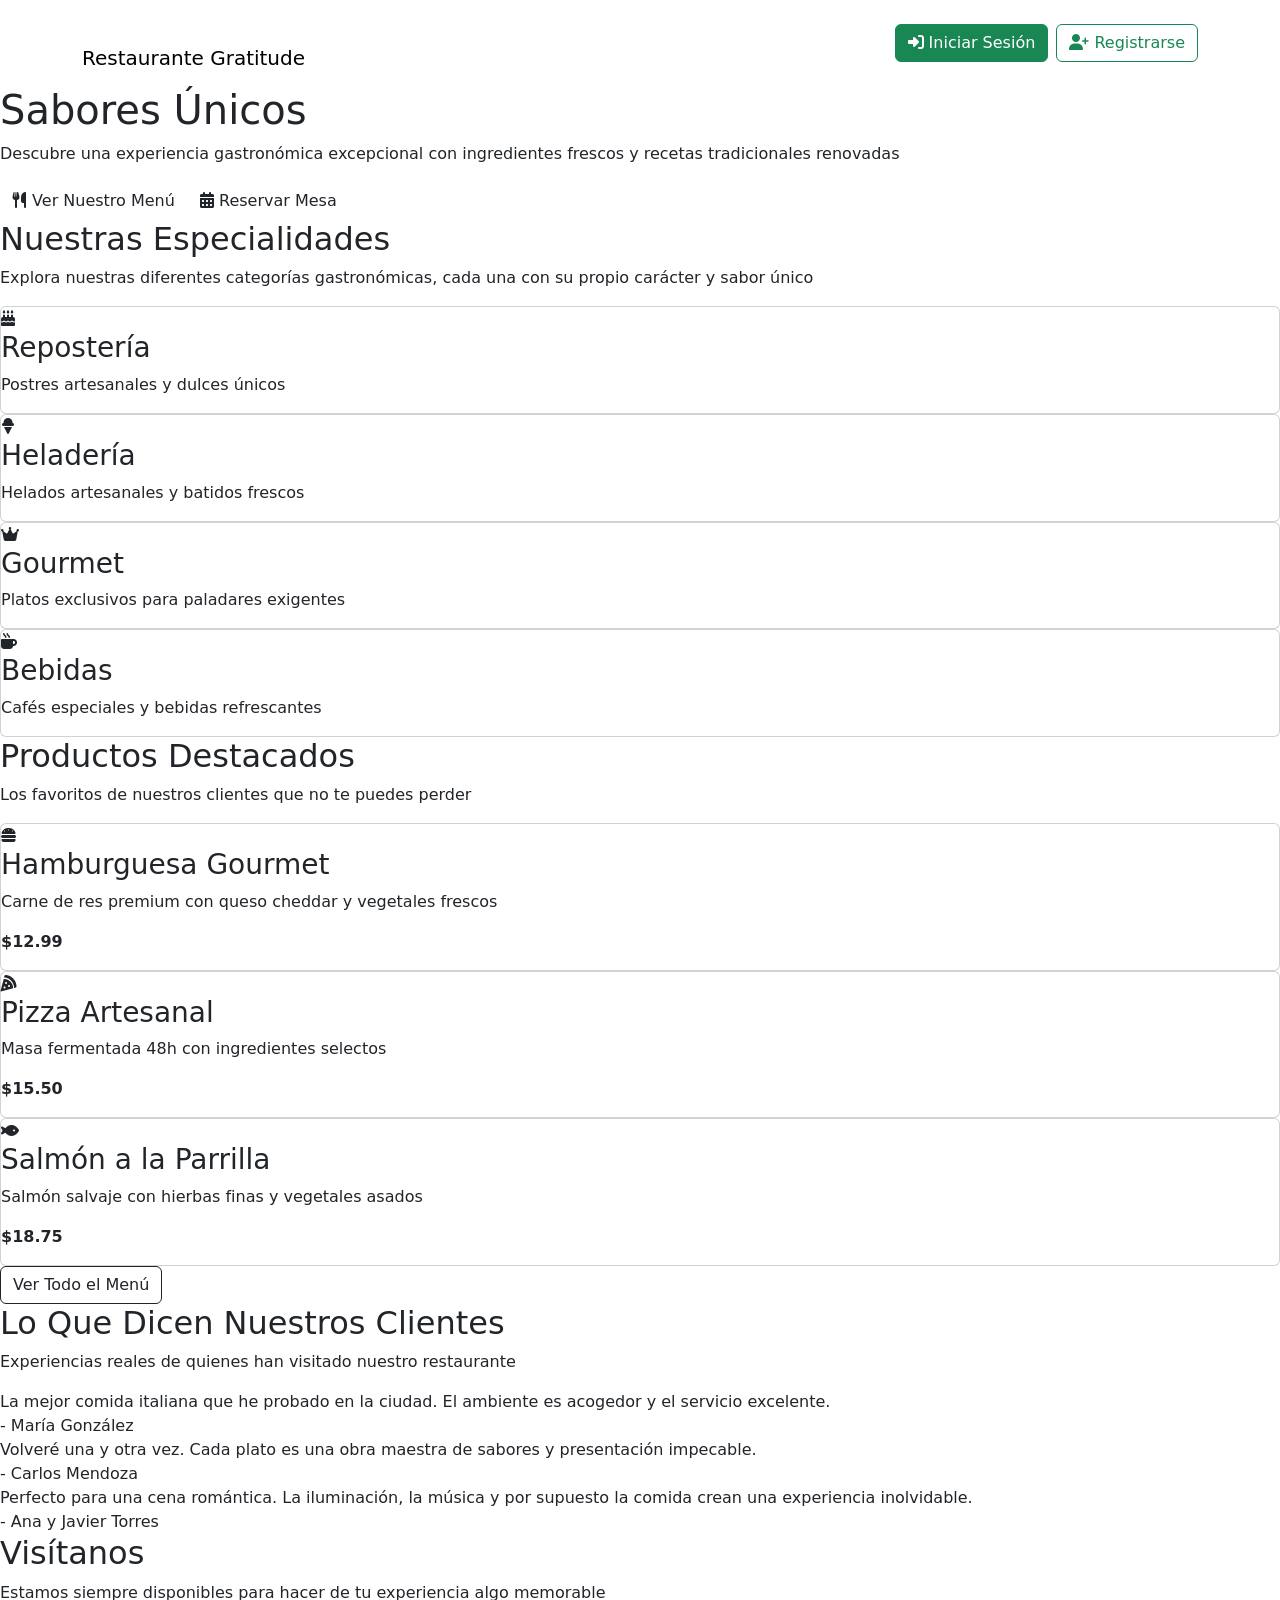
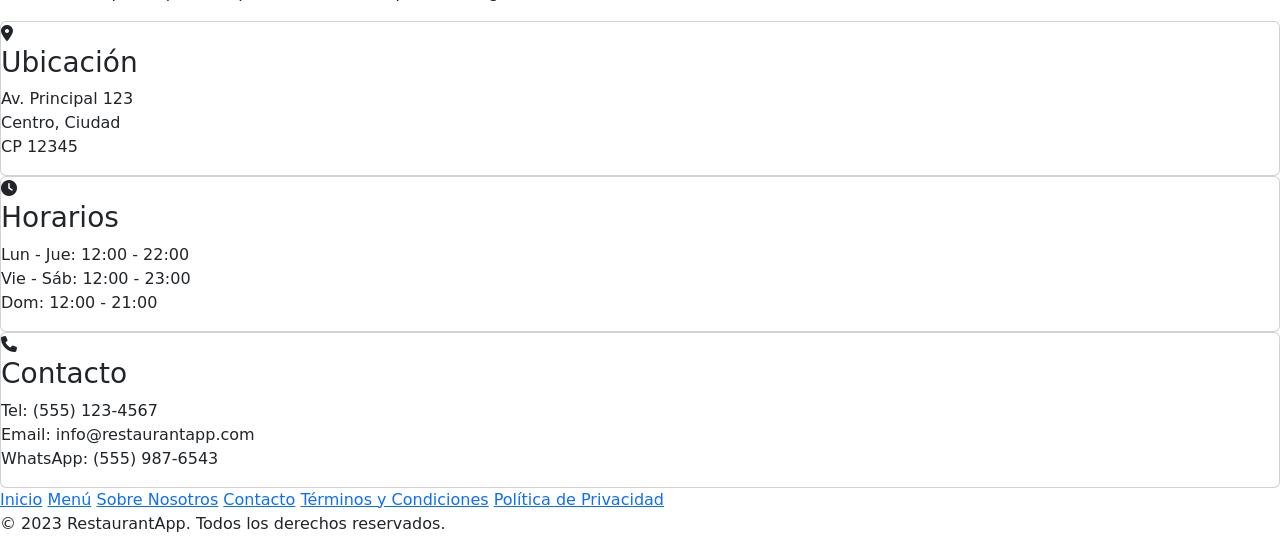
==== index.html @ 6316dddb "nuevo" ====
<!DOCTYPE html>
<html lang="es">

<head>
  <meta charset="UTF-8">
  <meta name="viewport" content="width=device-width, initial-scale=1.0">
  <title>Restaurante gratiude Home</title>
  <!-- Bootstrap -->
  <link href="https://cdn.jsdelivr.net/npm/bootstrap@5.3.0/dist/css/bootstrap.min.css" rel="stylesheet">
  <!-- Iconos FontAwesome -->
  <link href="https://cdnjs.cloudflare.com/ajax/libs/font-awesome/6.4.0/css/all.min.css" rel="stylesheet">
  <link rel="stylesheet" href="css/styles.css">

</head>

<body>

  <!-- ==== NAVBAR ==== -->
  <nav class="navbar navbar-expand-lg navbar-light">
    <div class="container">
      <!-- Logo -->
      <a class="navbar-brand" href="index.html">
        <div class="logo-icon"><img src="img/logoRestaurante.png" alt=""></div>
        Restaurante Gratitude 
      </a>

      <!-- Botón responsive -->
      <button class="navbar-toggler" type="button" data-bs-toggle="collapse" data-bs-target="#navbarNav">
        <span class="navbar-toggler-icon"></span>
      </button>

      <!-- Contenido colapsable -->
      <div class="collapse navbar-collapse" id="navbarNav">
        <ul class="navbar-nav ms-auto">
          <!-- Aquí podrías meter más links si quieres -->
        </ul>
        <!-- Botones login/registro -->
        <div class="d-flex flex-column flex-lg-row gap-2 ms-lg-3 mt-3 mt-lg-0">
          <a href="https://inicio-sesion-three.vercel.app/" class="btn btn-success btn-custom">
            <i class="fa-solid fa-right-to-bracket"></i> Iniciar Sesión
          </a>
          <a href="register.html" class="btn btn-outline-success btn-custom">
            <i class="fa-solid fa-user-plus"></i> Registrarse
          </a>
        </div>
      </div>
    </div>
  </nav>

  <!-- Hero -->
  <section class="hero">
    <div class="overlay"></div>
    <div class="hero-content">
      <h1>Sabores <span class="primary">Únicos</span></h1>
      <p>Descubre una experiencia gastronómica excepcional con ingredientes frescos y recetas tradicionales renovadas
      </p>
      <div class="btn-group">
        <button id="menuBtn" class="btn btn-large primary-btn"><i class="fa-solid fa-utensils"></i> Ver Nuestro
          Menú</button>
        <button id="reservaBtn" class="btn btn-large outline-btn"><i class="fa-solid fa-calendar-days"></i> Reservar
          Mesa</button>
      </div>
    </div>
  </section>

  <!-- Categorías -->
  <section class="categorias">
    <h2>Nuestras Especialidades</h2>
    <p>Explora nuestras diferentes categorías gastronómicas, cada una con su propio carácter y sabor único</p>
    <div class="grid">
      <div class="card">
        <div class="icon"><i class="fa-solid fa-cake-candles"></i></div>
        <h3>Repostería</h3>
        <p>Postres artesanales y dulces únicos</p>
      </div>
      <div class="card">
        <div class="icon"><i class="fa-solid fa-ice-cream"></i></div>
        <h3>Heladería</h3>
        <p>Helados artesanales y batidos frescos</p>
      </div>
      <div class="card">
        <div class="icon"><i class="fa-solid fa-crown"></i></div>
        <h3>Gourmet</h3>
        <p>Platos exclusivos para paladares exigentes</p>
      </div>
      <div class="card">
        <div class="icon"><i class="fa-solid fa-mug-hot"></i></div>
        <h3>Bebidas</h3>
        <p>Cafés especiales y bebidas refrescantes</p>
      </div>
    </div>
  </section>

  <!-- Productos destacados -->
  <section class="productos">
    <h2>Productos Destacados</h2>
    <p>Los favoritos de nuestros clientes que no te puedes perder</p>
    <div id="productosGrid" class="grid">
      <div class="card">
        <div class="icon"><i class="fa-solid fa-burger"></i></div>
        <h3>Hamburguesa Gourmet</h3>
        <p>Carne de res premium con queso cheddar y vegetales frescos</p>
        <p class="primary" style="font-weight: 600;">$12.99</p>
      </div>
      <div class="card">
        <div class="icon"><i class="fa-solid fa-pizza-slice"></i></div>
        <h3>Pizza Artesanal</h3>
        <p>Masa fermentada 48h con ingredientes selectos</p>
        <p class="primary" style="font-weight: 600;">$15.50</p>
      </div>
      <div class="card">
        <div class="icon"><i class="fa-solid fa-fish"></i></div>
        <h3>Salmón a la Parrilla</h3>
        <p>Salmón salvaje con hierbas finas y vegetales asados</p>
        <p class="primary" style="font-weight: 600;">$18.75</p>
      </div>
    </div>
    <div class="center">
      <button id="verMenu" class="btn btn-large outline-btn"
        style="color: var(--primary-color); border-color: var(--primary-color);">Ver Todo el Menú</button>
    </div>
  </section>

  <!-- Testimonios -->
  <section class="testimonios">
    <h2>Lo Que Dicen Nuestros Clientes</h2>
    <p>Experiencias reales de quienes han visitado nuestro restaurante</p>
    <div id="testimoniosGrid" class="grid">
      <div class="testimonio-card">
        <div class="testimonio-text">
          La mejor comida italiana que he probado en la ciudad. El ambiente es acogedor y el servicio excelente.
        </div>
        <div class="testimonio-author">- María González</div>
      </div>
      <div class="testimonio-card">
        <div class="testimonio-text">
          Volveré una y otra vez. Cada plato es una obra maestra de sabores y presentación impecable.
        </div>
        <div class="testimonio-author">- Carlos Mendoza</div>
      </div>
      <div class="testimonio-card">
        <div class="testimonio-text">
          Perfecto para una cena romántica. La iluminación, la música y por supuesto la comida crean una experiencia
          inolvidable.
        </div>
        <div class="testimonio-author">- Ana y Javier Torres</div>
      </div>
    </div>
  </section>

  <!-- Contacto -->
  <section class="contacto">
    <h2>Visítanos</h2>
    <p>Estamos siempre disponibles para hacer de tu experiencia algo memorable</p>
    <div class="grid">
      <div class="card">
        <div class="icon"><i class="fa-solid fa-location-dot"></i></div>
        <h3>Ubicación</h3>
        <p>Av. Principal 123<br>Centro, Ciudad<br>CP 12345</p>
      </div>
      <div class="card">
        <div class="icon"><i class="fa-solid fa-clock"></i></div>
        <h3>Horarios</h3>
        <p>Lun - Jue: 12:00 - 22:00<br>Vie - Sáb: 12:00 - 23:00<br>Dom: 12:00 - 21:00</p>
      </div>
      <div class="card">
        <div class="icon"><i class="fa-solid fa-phone"></i></div>
        <h3>Contacto</h3>
        <p>Tel: (555) 123-4567<br>Email: info@restaurantapp.com<br>WhatsApp: (555) 987-6543</p>
      </div>
    </div>
  </section>

  <footer>
    <div class="footer-links">
      <a href="#">Inicio</a>
      <a href="#">Menú</a>
      <a href="#">Sobre Nosotros</a>
      <a href="#">Contacto</a>
      <a href="#">Términos y Condiciones</a>
      <a href="#">Política de Privacidad</a>
    </div>
    <p>© 2023 RestaurantApp. Todos los derechos reservados.</p>
  </footer>

  <!-- Bootstrap JS -->
  <script src="https://cdn.jsdelivr.net/npm/bootstrap@5.3.0/dist/js/bootstrap.bundle.min.js"></script>
  <script>
    // Inicializar tooltips de Bootstrap
    var tooltipTriggerList = [].slice.call(document.querySelectorAll('[data-bs-toggle="tooltip"]'))
    var tooltipList = tooltipTriggerList.map(function (tooltipTriggerEl) {
      return new bootstrap.Tooltip(tooltipTriggerEl)
    })
  </script>

</body>

</html>
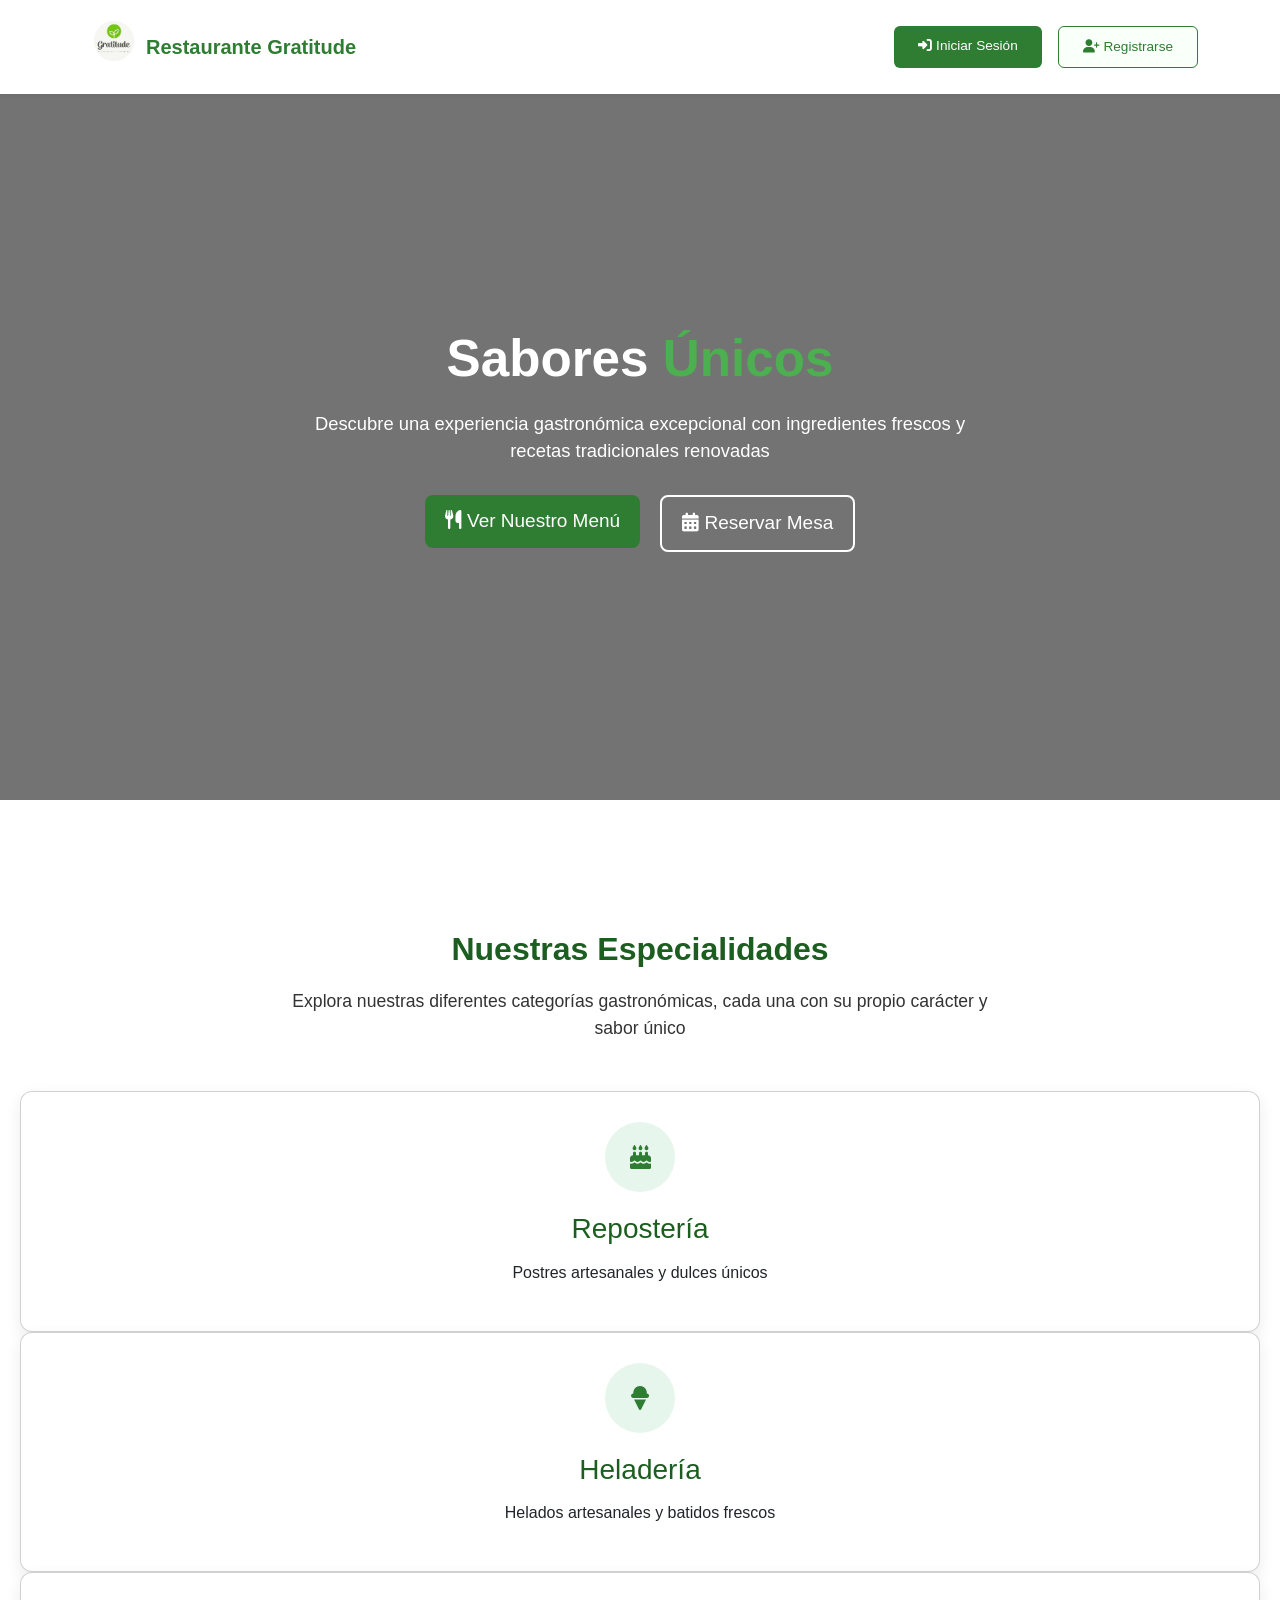
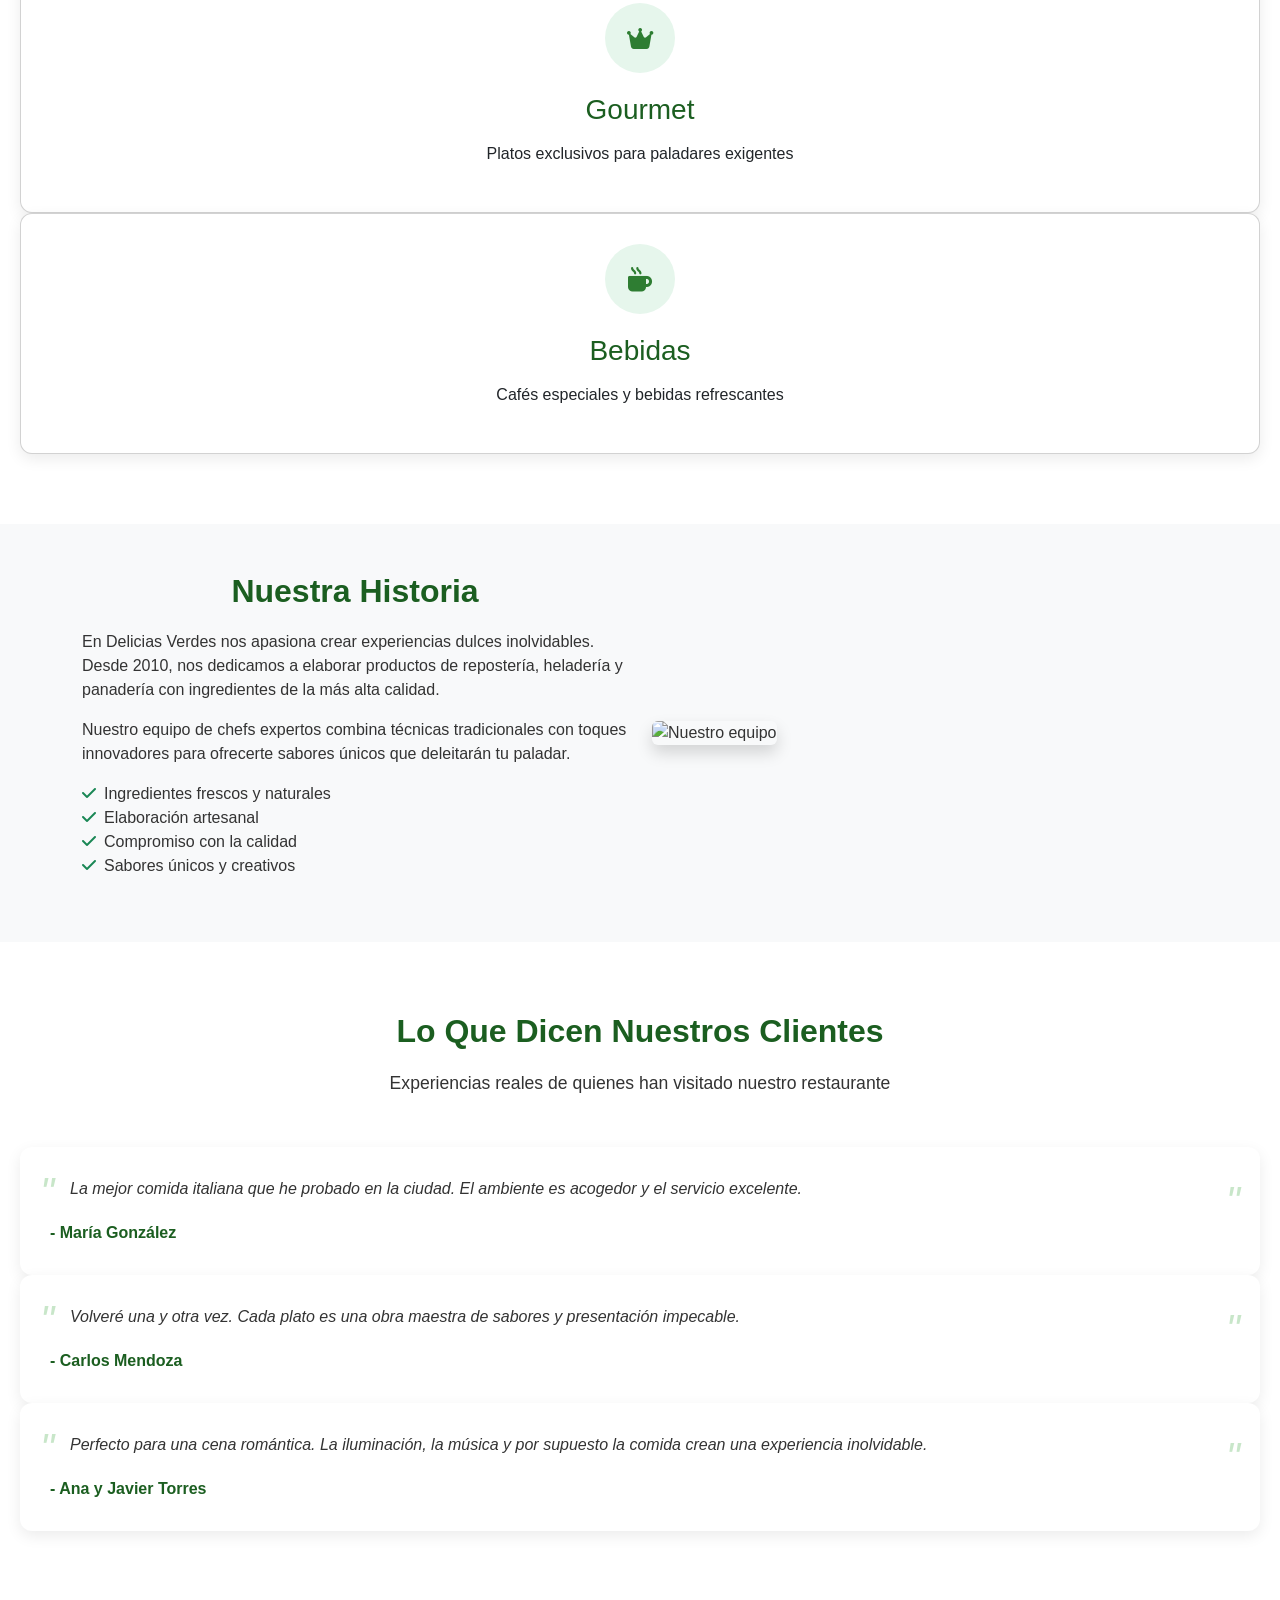
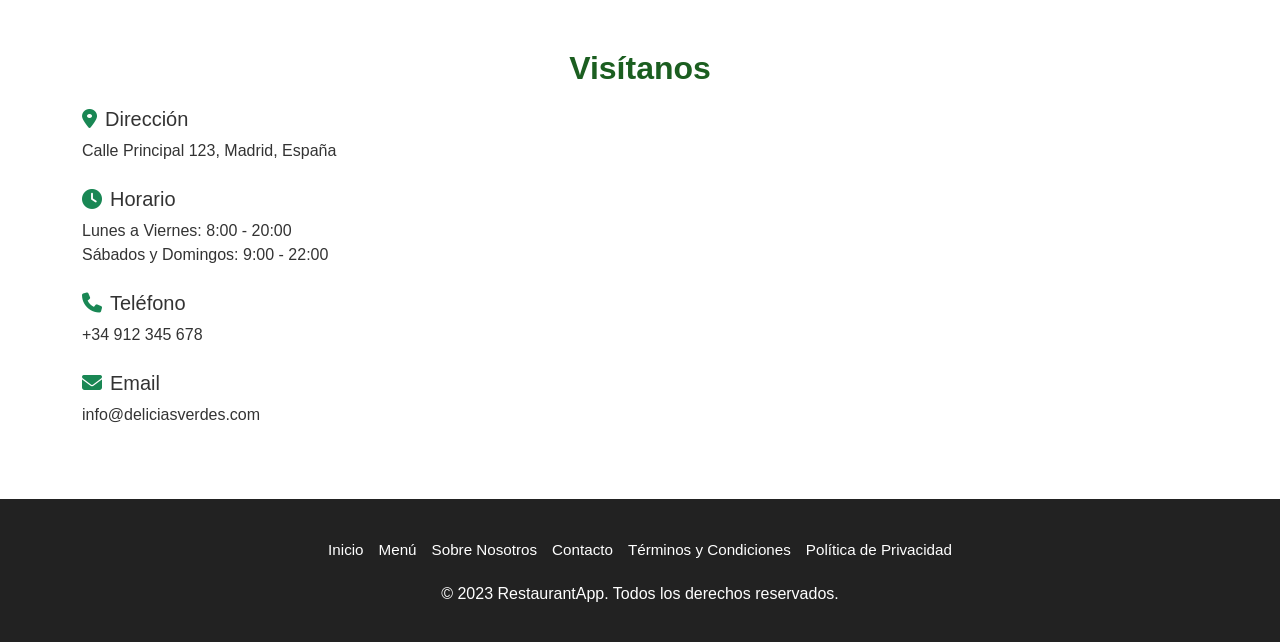
==== commit 0155e274: "vvv" ====
--- a/index.html
+++ b/index.html
@@ -10,7 +10,9 @@
   <!-- Iconos FontAwesome -->
   <link href="https://cdnjs.cloudflare.com/ajax/libs/font-awesome/6.4.0/css/all.min.css" rel="stylesheet">
   <link rel="stylesheet" href="css/styles.css">
-
+  <link rel="stylesheet" href="css/style.css">
+
+ 
 </head>
 
 <body>
@@ -20,9 +22,11 @@
     <div class="container">
       <!-- Logo -->
       <a class="navbar-brand" href="index.html">
-        <div class="logo-icon"><img src="img/logoRestaurante.png" alt=""></div>
-        Restaurante Gratitude 
-      </a>
+  <div class="logo-icon">
+    <img src="img/logoRestaurante.png" alt="Logo" class="img-fluid" style="width: 40px;">
+  </div>
+  Restaurante Gratitude
+</a>
 
       <!-- Botón responsive -->
       <button class="navbar-toggler" type="button" data-bs-toggle="collapse" data-bs-target="#navbarNav">
@@ -55,13 +59,19 @@
       <p>Descubre una experiencia gastronómica excepcional con ingredientes frescos y recetas tradicionales renovadas
       </p>
       <div class="btn-group">
-        <button id="menuBtn" class="btn btn-large primary-btn"><i class="fa-solid fa-utensils"></i> Ver Nuestro
+        <a href="register.html">
+            <button id="menuBtn" class="btn btn-large primary-btn"><i class="fa-solid fa-utensils"></i> Ver Nuestro
           Menú</button>
-        <button id="reservaBtn" class="btn btn-large outline-btn"><i class="fa-solid fa-calendar-days"></i> Reservar
+        </a>
+       <a href="register.html">
+         <button id="reservaBtn" class="btn btn-large outline-btn"><i class="fa-solid fa-calendar-days"></i> Reservar
           Mesa</button>
-      </div>
-    </div>
-  </section>
+       </a>
+      </div>
+    </div>
+  </section>
+
+  
 
   <!-- Categorías -->
   <section class="categorias">
@@ -90,36 +100,29 @@
       </div>
     </div>
   </section>
-
-  <!-- Productos destacados -->
-  <section class="productos">
-    <h2>Productos Destacados</h2>
-    <p>Los favoritos de nuestros clientes que no te puedes perder</p>
-    <div id="productosGrid" class="grid">
-      <div class="card">
-        <div class="icon"><i class="fa-solid fa-burger"></i></div>
-        <h3>Hamburguesa Gourmet</h3>
-        <p>Carne de res premium con queso cheddar y vegetales frescos</p>
-        <p class="primary" style="font-weight: 600;">$12.99</p>
-      </div>
-      <div class="card">
-        <div class="icon"><i class="fa-solid fa-pizza-slice"></i></div>
-        <h3>Pizza Artesanal</h3>
-        <p>Masa fermentada 48h con ingredientes selectos</p>
-        <p class="primary" style="font-weight: 600;">$15.50</p>
-      </div>
-      <div class="card">
-        <div class="icon"><i class="fa-solid fa-fish"></i></div>
-        <h3>Salmón a la Parrilla</h3>
-        <p>Salmón salvaje con hierbas finas y vegetales asados</p>
-        <p class="primary" style="font-weight: 600;">$18.75</p>
-      </div>
-    </div>
-    <div class="center">
-      <button id="verMenu" class="btn btn-large outline-btn"
-        style="color: var(--primary-color); border-color: var(--primary-color);">Ver Todo el Menú</button>
-    </div>
-  </section>
+   <!-- About Section -->
+  <section id="about" class="py-5 bg-light">
+    <div class="container">
+      <div class="row align-items-center">
+        <div class="col-lg-6">
+          <h2 class="section-title">Nuestra Historia</h2>
+          <p>En Delicias Verdes nos apasiona crear experiencias dulces inolvidables. Desde 2010, nos dedicamos a elaborar productos de repostería, heladería y panadería con ingredientes de la más alta calidad.</p>
+          <p>Nuestro equipo de chefs expertos combina técnicas tradicionales con toques innovadores para ofrecerte sabores únicos que deleitarán tu paladar.</p>
+          <ul class="list-unstyled">
+            <li><i class="fas fa-check text-success me-2"></i>Ingredientes frescos y naturales</li>
+            <li><i class="fas fa-check text-success me-2"></i>Elaboración artesanal</li>
+            <li><i class="fas fa-check text-success me-2"></i>Compromiso con la calidad</li>
+            <li><i class="fas fa-check text-success me-2"></i>Sabores únicos y creativos</li>
+          </ul>
+        </div>
+        <div class="col-lg-6">
+          <img src="https://images.unsplash.com/photo-1559339352-11d035aa65de?ixlib=rb-4.0.3&auto=format&fit=crop&w=800&q=80" class="img-fluid rounded shadow" alt="Nuestro equipo">
+        </div>
+      </div>
+    </div>
+  </section>
+
+
 
   <!-- Testimonios -->
   <section class="testimonios">
@@ -148,25 +151,36 @@
     </div>
   </section>
 
-  <!-- Contacto -->
-  <section class="contacto">
-    <h2>Visítanos</h2>
-    <p>Estamos siempre disponibles para hacer de tu experiencia algo memorable</p>
-    <div class="grid">
-      <div class="card">
-        <div class="icon"><i class="fa-solid fa-location-dot"></i></div>
-        <h3>Ubicación</h3>
-        <p>Av. Principal 123<br>Centro, Ciudad<br>CP 12345</p>
-      </div>
-      <div class="card">
-        <div class="icon"><i class="fa-solid fa-clock"></i></div>
-        <h3>Horarios</h3>
-        <p>Lun - Jue: 12:00 - 22:00<br>Vie - Sáb: 12:00 - 23:00<br>Dom: 12:00 - 21:00</p>
-      </div>
-      <div class="card">
-        <div class="icon"><i class="fa-solid fa-phone"></i></div>
-        <h3>Contacto</h3>
-        <p>Tel: (555) 123-4567<br>Email: info@restaurantapp.com<br>WhatsApp: (555) 987-6543</p>
+ 
+
+  <!-- Contact Section -->
+  <section id="contact" class="py-5">
+    <div class="container">
+      <h2 class="section-title">Visítanos</h2>
+      <div class="row">
+        <div class="col-md-6">
+          <div class="mb-4">
+            <h5><i class="fas fa-map-marker-alt text-success me-2"></i>Dirección</h5>
+            <p>Calle Principal 123, Madrid, España</p>
+          </div>
+          <div class="mb-4">
+            <h5><i class="fas fa-clock text-success me-2"></i>Horario</h5>
+            <p>Lunes a Viernes: 8:00 - 20:00<br>Sábados y Domingos: 9:00 - 22:00</p>
+          </div>
+          <div class="mb-4">
+            <h5><i class="fas fa-phone text-success me-2"></i>Teléfono</h5>
+            <p>+34 912 345 678</p>
+          </div>
+          <div class="mb-4">
+            <h5><i class="fas fa-envelope text-success me-2"></i>Email</h5>
+            <p>info@deliciasverdes.com</p>
+          </div>
+        </div>
+        <div class="col-md-6">
+          <div class="ratio ratio-16x9">
+            <iframe src="https://www.google.com/maps/embed?pb=!1m18!1m12!1m3!1d3037.454120653739!2d-3.703847384603954!3d40.41911797936466!2m3!1f0!2f0!3f0!3m2!1i1024!2i768!4f13.1!3m3!1m2!1s0xd42287e3a7a5d7b%3A0x4a3114d71c58c7e2!2sPuerta%20del%20Sol%2C%20Madrid%2C%20Spain!5e0!3m2!1sen!2sus!4v1641234567890!5m2!1sen!2sus" style="border:0; border-radius: 8px;" allowfullscreen="" loading="lazy"></iframe>
+          </div>
+        </div>
       </div>
     </div>
   </section>
@@ -191,6 +205,7 @@
     var tooltipList = tooltipTriggerList.map(function (tooltipTriggerEl) {
       return new bootstrap.Tooltip(tooltipTriggerEl)
     })
+
   </script>
 
 </body>
--- a/css/styles.css
+++ b/css/styles.css
@@ -0,0 +1,342 @@
+:root {
+    --primary-color: #2e7d32;
+    --primary-dark: #1b5e20;
+    --primary-light: #4caf50;
+    --light-bg: #f9fff9;
+}
+
+body {
+    font-family: 'Segoe UI', Tahoma, Geneva, Verdana, sans-serif;
+    color: #333;
+    padding-top: 80px;
+    /* compensar navbar */
+    background-color: #fff;
+}
+
+/* Navbar */
+.navbar {
+    background-color: #fff;
+    box-shadow: 0 2px 6px rgba(0, 0, 0, 0.05);
+    position: fixed;
+    top: 0;
+    width: 100%;
+    z-index: 1000;
+}
+
+.navbar-brand {
+    font-weight: 700;
+    color: var(--primary-color) !important;
+    display: flex;
+    align-items: center;
+}
+
+.navbar-brand span {
+    font-size: 14px;
+    font-weight: 400;
+    display: block;
+    margin-left: 5px;
+    color: #666;
+}
+
+.navbar-brand .logo-icon {
+    color: #fff;
+    font-size: 20px;
+    font-weight: 600;
+    padding: 8px 12px;
+    border-radius: 12px;
+    margin-right: 10px;
+
+}
+
+.logo-icon img {
+    width: 100%;
+    width: 100px;
+}
+
+.nav-link {
+    font-weight: 500;
+    color: var(--primary-color) !important;
+    margin: 0 5px;
+    transition: color 0.3s ease;
+}
+
+.nav-link:hover {
+    color: var(--primary-dark) !important;
+}
+
+.nav-link.active {
+    font-weight: 700;
+    color: var(--primary-dark) !important;
+}
+
+/* Botón hamburguesa visible */
+.navbar-toggler {
+    border: none;
+}
+
+.navbar-toggler-icon {
+    background-image: url("data:image/svg+xml;charset=utf8,%3Csvg viewBox='0 0 30 30' xmlns='http://www.w3.org/2000/svg'%3E%3Cpath stroke='rgba%2830, 70, 32, 1%29' stroke-width='2' stroke-linecap='round' stroke-miterlimit='10' d='M4 7h22M4 15h22M4 23h22'/%3E%3C/svg%3E");
+}
+
+/* Botones grandes (hero, etc.) */
+.btn-large {
+    padding: 12px 20px;
+    border-radius: 8px;
+    font-size: 19px;
+    margin: 0 10px;
+}
+
+/* Botones pequeños (login/registro) */
+.btn-custom {
+    padding: 10px 24px;
+    font-size: 0.85rem;
+    border-radius: 6px;
+    margin-left: 8px;
+    font-weight: 500;
+    transition: all 0.3s ease;
+}
+
+.btn-outline-success {
+    border: 1px solid var(--primary-color);
+    color: var(--primary-color);
+    background: var(--light-bg);
+}
+
+.btn-outline-success:hover {
+    background: var(--primary-color);
+    color: #fff;
+}
+
+.btn-success {
+    background: var(--primary-color);
+    border: none;
+}
+
+.btn-success:hover {
+    background: var(--primary-dark);
+}
+
+/* Hero */
+.hero {
+    position: relative;
+    height: 80vh;
+    background: url("https://images.unsplash.com/photo-1517248135467-4c7edcad34c4?w=1920&h=1080") center/cover no-repeat;
+    display: flex;
+    align-items: center;
+    justify-content: center;
+    text-align: center;
+    margin-bottom: 60px;
+}
+
+.hero .overlay {
+    position: absolute;
+    inset: 0;
+    background: rgba(0, 0, 0, 0.55);
+}
+
+.hero-content {
+    position: relative;
+    z-index: 2;
+    color: white;
+    max-width: 700px;
+    padding: 0 20px;
+    animation: fadeInUp 1.2s ease;
+}
+
+.hero h1 {
+    font-size: 3.2rem;
+    font-weight: 700;
+    margin-bottom: 20px;
+}
+
+.primary {
+    color: var(--primary-light);
+}
+
+.hero p {
+    font-size: 1.15rem;
+    margin-bottom: 30px;
+    line-height: 1.5;
+}
+
+.primary-btn {
+    background: var(--primary-color);
+    color: white;
+    border: none;
+}
+
+.primary-btn:hover {
+    background: var(--primary-dark);
+}
+
+.outline-btn {
+    background: transparent;
+    border: 2px solid white;
+    color: white;
+}
+
+.outline-btn:hover {
+    background: white;
+    color: var(--primary-color);
+}
+
+/* Animaciones */
+@keyframes fadeInUp {
+    from {
+        opacity: 0;
+        transform: translateY(30px);
+    }
+
+    to {
+        opacity: 1;
+        transform: translateY(0);
+    }
+}
+
+/* Secciones */
+section {
+    padding: 70px 20px;
+}
+
+section h2 {
+    text-align: center;
+    margin-bottom: 20px;
+    font-weight: 700;
+    color: var(--primary-dark);
+}
+
+section>p {
+    text-align: center;
+    margin-bottom: 50px;
+    font-size: 1.1rem;
+    max-width: 700px;
+    margin-left: auto;
+    margin-right: auto;
+}
+
+/* Grid */
+
+@media (max-width:480px) {
+    .btn-group {
+
+        display: flex;
+        flex-direction: column;
+        justify-content: center;
+        align-items: center;
+        gap: 1rem;
+
+
+    }
+
+    .btn-group button {
+
+        width: 100%;
+        border: none;
+
+    }
+}
+
+.card {
+    background: #fff;
+    padding: 30px 20px;
+    border-radius: 12px;
+    text-align: center;
+    box-shadow: 0 5px 15px rgba(0, 0, 0, 0.08);
+    transition: transform 0.3s ease, box-shadow 0.3s ease;
+}
+
+.card:hover {
+    transform: translateY(-6px);
+    box-shadow: 0 12px 25px rgba(0, 0, 0, 0.15);
+}
+
+.icon {
+    width: 70px;
+    height: 70px;
+    background: #e6f6ec;
+    border-radius: 50%;
+    display: flex;
+    align-items: center;
+    justify-content: center;
+    margin: 0 auto 20px;
+}
+
+.icon i {
+    color: var(--primary-color);
+    font-size: 24px;
+}
+
+.card h3 {
+    color: var(--primary-dark);
+    margin-bottom: 15px;
+}
+
+.productos {
+    background-color: var(--light-bg);
+}
+
+/* Testimonios */
+.testimonio-card {
+    background: white;
+    padding: 30px;
+    border-radius: 12px;
+    box-shadow: 0 5px 15px rgba(0, 0, 0, 0.08);
+}
+
+.testimonio-text {
+    font-style: italic;
+    margin-bottom: 20px;
+    position: relative;
+    padding: 0 20px;
+}
+
+.testimonio-text:before,
+.testimonio-text:after {
+    content: '"';
+    font-size: 40px;
+    color: var(--primary-light);
+    opacity: 0.3;
+    position: absolute;
+}
+
+.testimonio-text:before {
+    left: -10px;
+    top: -15px;
+}
+
+.testimonio-text:after {
+    right: -10px;
+    bottom: -30px;
+}
+
+.testimonio-author {
+    font-weight: 600;
+    color: var(--primary-dark);
+}
+
+/* Footer */
+footer {
+    background-color: #222;
+    color: white;
+    padding: 40px 0 20px;
+    text-align: center;
+}
+
+.footer-links {
+    display: flex;
+    flex-wrap: wrap;
+    justify-content: center;
+    gap: 15px;
+    margin-bottom: 20px;
+}
+
+.footer-links a {
+    color: white;
+    font-size: 0.95rem;
+    text-decoration: none;
+    transition: color 0.3s ease;
+}
+
+.footer-links a:hover {
+    color: var(--primary-light);
+}
--- a/css/style.css
+++ b/css/style.css
@@ -0,0 +1,342 @@
+:root {
+    --primary-color: #2e7d32;
+    --primary-dark: #1b5e20;
+    --primary-light: #4caf50;
+    --light-bg: #f9fff9;
+}
+
+body {
+    font-family: 'Segoe UI', Tahoma, Geneva, Verdana, sans-serif;
+    color: #333;
+    padding-top: 80px;
+    /* compensar navbar */
+    background-color: #fff;
+}
+
+/* Navbar */
+.navbar {
+    background-color: #fff;
+    box-shadow: 0 2px 6px rgba(0, 0, 0, 0.05);
+    position: fixed;
+    top: 0;
+    width: 100%;
+    z-index: 1000;
+}
+
+.navbar-brand {
+    font-weight: 700;
+    color: var(--primary-color) !important;
+    display: flex;
+    align-items: center;
+}
+
+.navbar-brand span {
+    font-size: 14px;
+    font-weight: 400;
+    display: block;
+    margin-left: 5px;
+    color: #666;
+}
+
+.navbar-brand .logo-icon {
+    color: #fff;
+    font-size: 20px;
+    font-weight: 600;
+    padding: 8px 12px;
+    border-radius: 12px;
+    margin-right: 10px;
+    margin: 0 0 12px;
+
+}
+
+.logo-icon img {
+    width: 50%;
+}
+
+.nav-link {
+    font-weight: 500;
+    color: var(--primary-color) !important;
+    margin: 0 5px;
+    transition: color 0.3s ease;
+}
+
+.nav-link:hover {
+    color: var(--primary-dark) !important;
+}
+
+.nav-link.active {
+    font-weight: 700;
+    color: var(--primary-dark) !important;
+}
+
+/* Botón hamburguesa visible */
+.navbar-toggler {
+    border: none;
+}
+
+.navbar-toggler-icon {
+    background-image: url("data:image/svg+xml;charset=utf8,%3Csvg viewBox='0 0 30 30' xmlns='http://www.w3.org/2000/svg'%3E%3Cpath stroke='rgba%2830, 70, 32, 1%29' stroke-width='2' stroke-linecap='round' stroke-miterlimit='10' d='M4 7h22M4 15h22M4 23h22'/%3E%3C/svg%3E");
+}
+
+/* Botones grandes (hero, etc.) */
+.btn-large {
+    padding: 12px 20px;
+    border-radius: 8px;
+    font-size: 19px;
+    margin: 0 10px;
+}
+
+/* Botones pequeños (login/registro) */
+.btn-custom {
+    padding: 10px 24px;
+    font-size: 0.85rem;
+    border-radius: 6px;
+    margin-left: 8px;
+    font-weight: 500;
+    transition: all 0.3s ease;
+}
+
+.btn-outline-success {
+    border: 1px solid var(--primary-color);
+    color: var(--primary-color);
+    background: var(--light-bg);
+}
+
+.btn-outline-success:hover {
+    background: var(--primary-color);
+    color: #fff;
+}
+
+.btn-success {
+    background: var(--primary-color);
+    border: none;
+}
+
+.btn-success:hover {
+    background: var(--primary-dark);
+}
+
+/* Hero */
+.hero {
+    position: relative;
+    height: 80vh;
+    background: url("https://images.unsplash.com/photo-1517248135467-4c7edcad34c4?w=1920&h=1080") center/cover no-repeat;
+    display: flex;
+    align-items: center;
+    justify-content: center;
+    text-align: center;
+    margin-bottom: 60px;
+}
+
+.hero .overlay {
+    position: absolute;
+    inset: 0;
+    background: rgba(0, 0, 0, 0.55);
+}
+
+.hero-content {
+    position: relative;
+    z-index: 2;
+    color: white;
+    max-width: 700px;
+    padding: 0 20px;
+    animation: fadeInUp 1.2s ease;
+}
+
+.hero h1 {
+    font-size: 3.2rem;
+    font-weight: 700;
+    margin-bottom: 20px;
+}
+
+.primary {
+    color: var(--primary-light);
+}
+
+.hero p {
+    font-size: 1.15rem;
+    margin-bottom: 30px;
+    line-height: 1.5;
+}
+
+.primary-btn {
+    background: var(--primary-color);
+    color: white;
+    border: none;
+}
+
+.primary-btn:hover {
+    background: var(--primary-dark);
+}
+
+.outline-btn {
+    background: transparent;
+    border: 2px solid white;
+    color: white;
+}
+
+.outline-btn:hover {
+    background: white;
+    color: var(--primary-color);
+}
+
+/* Animaciones */
+@keyframes fadeInUp {
+    from {
+        opacity: 0;
+        transform: translateY(30px);
+    }
+
+    to {
+        opacity: 1;
+        transform: translateY(0);
+    }
+}
+
+/* Secciones */
+section {
+    padding: 70px 20px;
+}
+
+section h2 {
+    text-align: center;
+    margin-bottom: 20px;
+    font-weight: 700;
+    color: var(--primary-dark);
+}
+
+section>p {
+    text-align: center;
+    margin-bottom: 50px;
+    font-size: 1.1rem;
+    max-width: 700px;
+    margin-left: auto;
+    margin-right: auto;
+}
+
+/* Grid */
+
+@media (max-width:480px) {
+    .btn-group {
+
+        display: flex;
+        flex-direction: column;
+        justify-content: center;
+        align-items: center;
+        gap: 1rem;
+
+
+    }
+
+    .btn-group button {
+
+        width: 100%;
+        border: none;
+
+    }
+}
+
+.card {
+    background: #fff;
+    padding: 30px 20px;
+    border-radius: 12px;
+    text-align: center;
+    box-shadow: 0 5px 15px rgba(0, 0, 0, 0.08);
+    transition: transform 0.3s ease, box-shadow 0.3s ease;
+}
+
+.card:hover {
+    transform: translateY(-6px);
+    box-shadow: 0 12px 25px rgba(0, 0, 0, 0.15);
+}
+
+.icon {
+    width: 70px;
+    height: 70px;
+    background: #e6f6ec;
+    border-radius: 50%;
+    display: flex;
+    align-items: center;
+    justify-content: center;
+    margin: 0 auto 20px;
+}
+
+.icon i {
+    color: var(--primary-color);
+    font-size: 24px;
+}
+
+.card h3 {
+    color: var(--primary-dark);
+    margin-bottom: 15px;
+}
+
+.productos {
+    background-color: var(--light-bg);
+}
+
+/* Testimonios */
+.testimonio-card {
+    background: white;
+    padding: 30px;
+    border-radius: 12px;
+    box-shadow: 0 5px 15px rgba(0, 0, 0, 0.08);
+}
+
+.testimonio-text {
+    font-style: italic;
+    margin-bottom: 20px;
+    position: relative;
+    padding: 0 20px;
+}
+
+.testimonio-text:before,
+.testimonio-text:after {
+    content: '"';
+    font-size: 40px;
+    color: var(--primary-light);
+    opacity: 0.3;
+    position: absolute;
+}
+
+.testimonio-text:before {
+    left: -10px;
+    top: -15px;
+}
+
+.testimonio-text:after {
+    right: -10px;
+    bottom: -30px;
+}
+
+.testimonio-author {
+    font-weight: 600;
+    color: var(--primary-dark);
+}
+
+/* Footer */
+footer {
+    background-color: #222;
+    color: white;
+    padding: 40px 0 20px;
+    text-align: center;
+}
+
+.footer-links {
+    display: flex;
+    flex-wrap: wrap;
+    justify-content: center;
+    gap: 15px;
+    margin-bottom: 20px;
+}
+
+.footer-links a {
+    color: white;
+    font-size: 0.95rem;
+    text-decoration: none;
+    transition: color 0.3s ease;
+}
+
+.footer-links a:hover {
+    color: var(--primary-light);
+}
